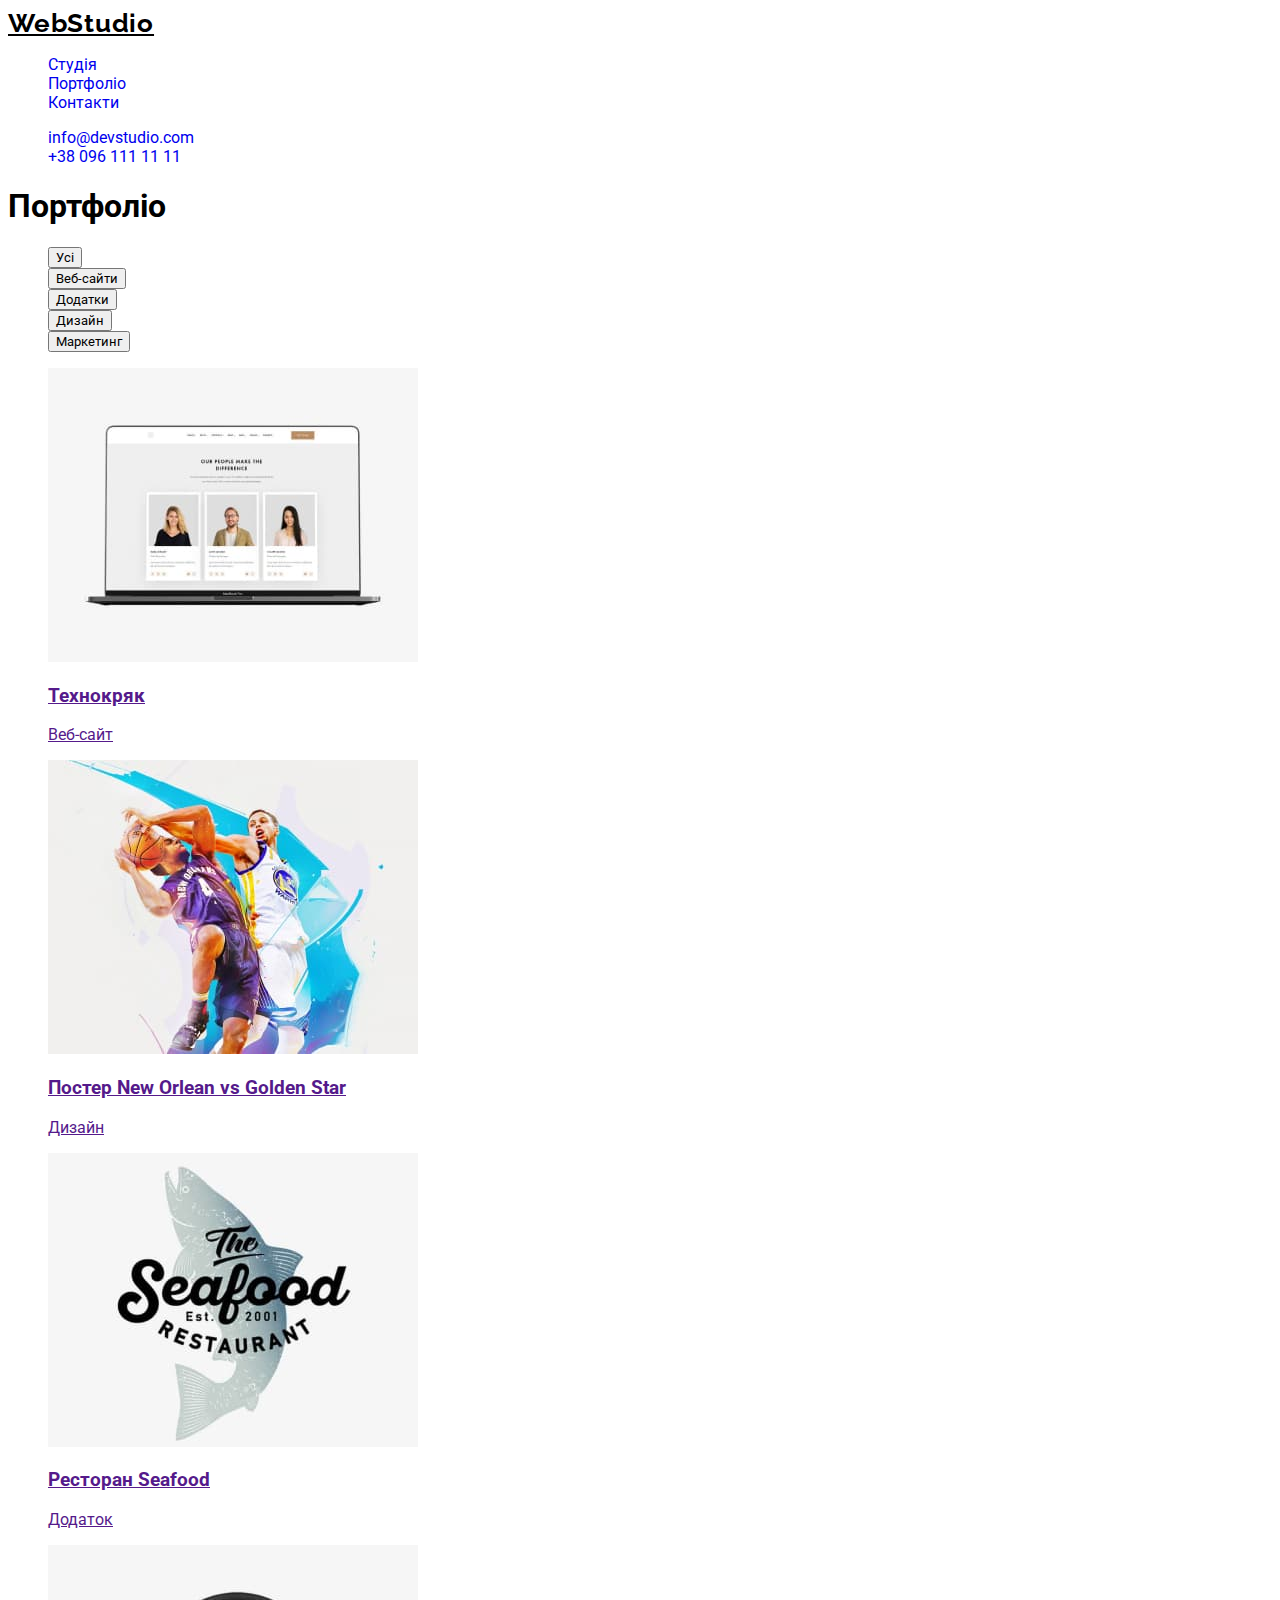
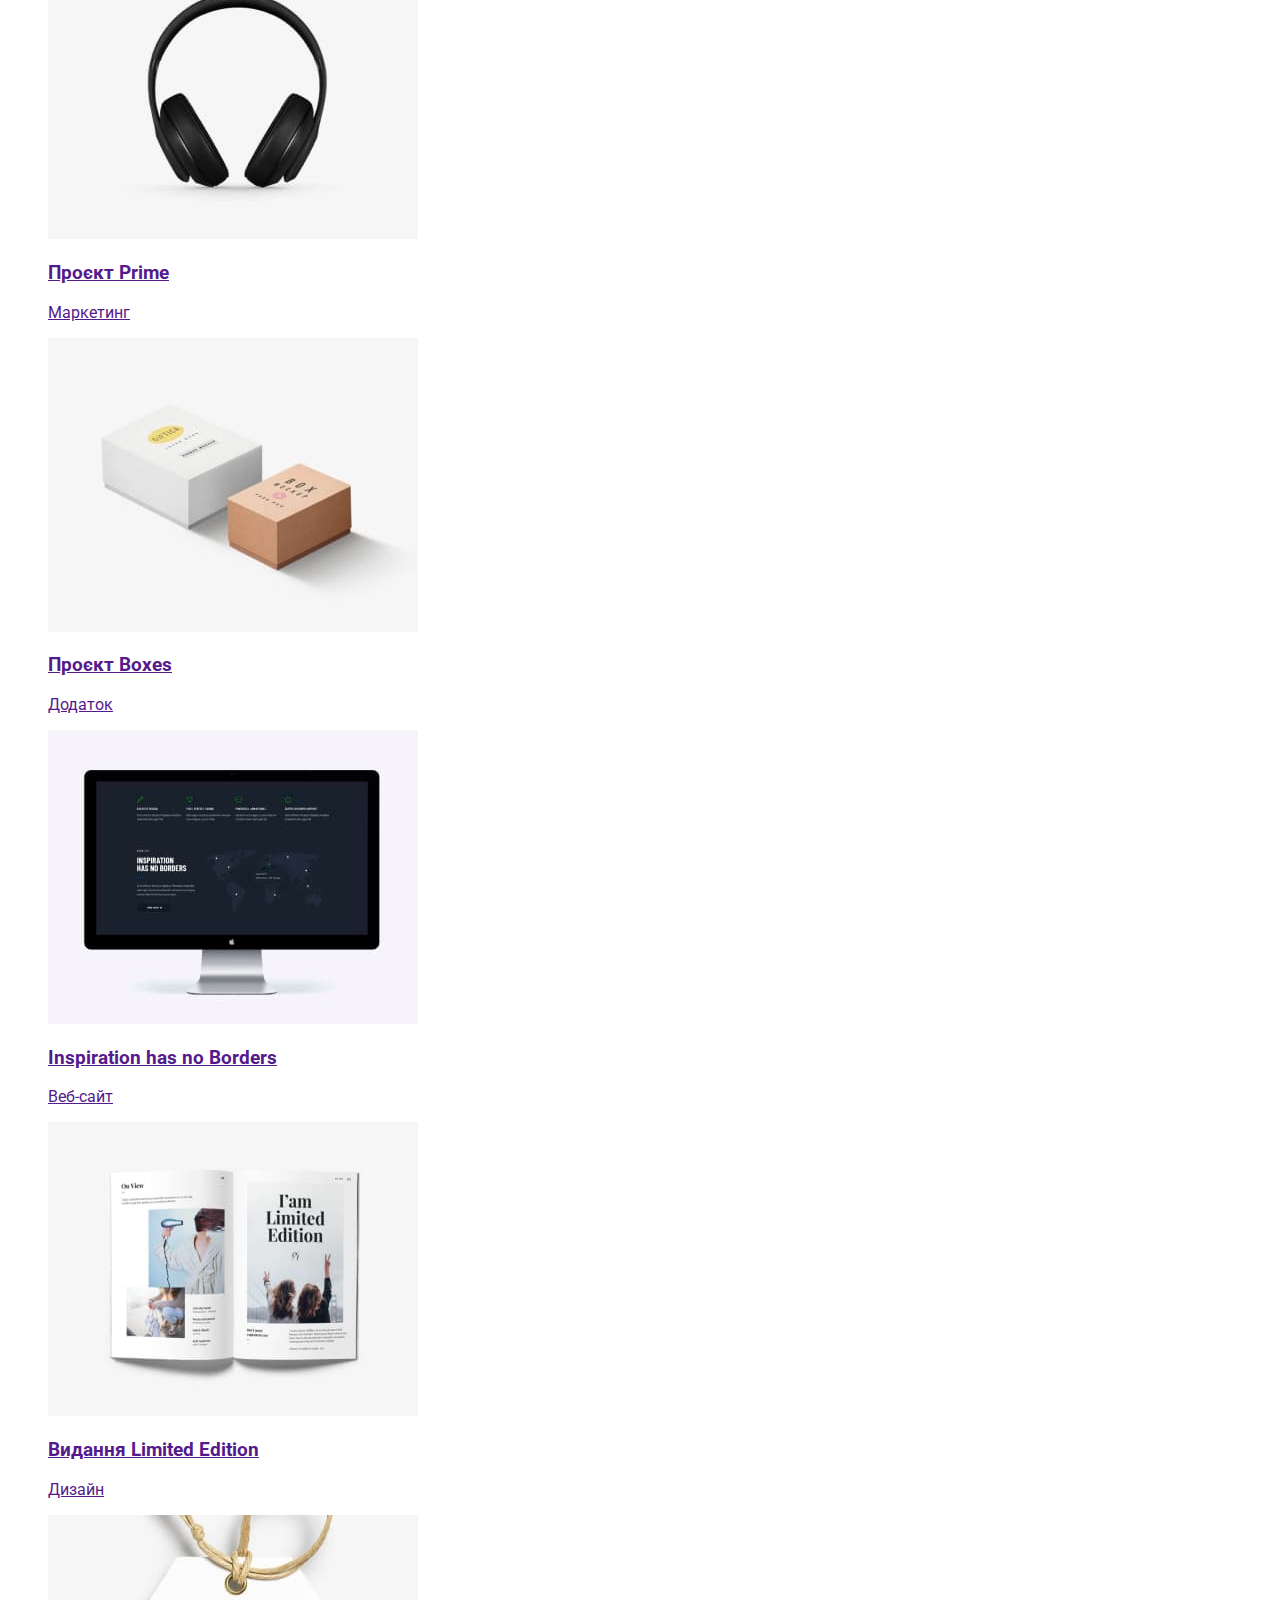
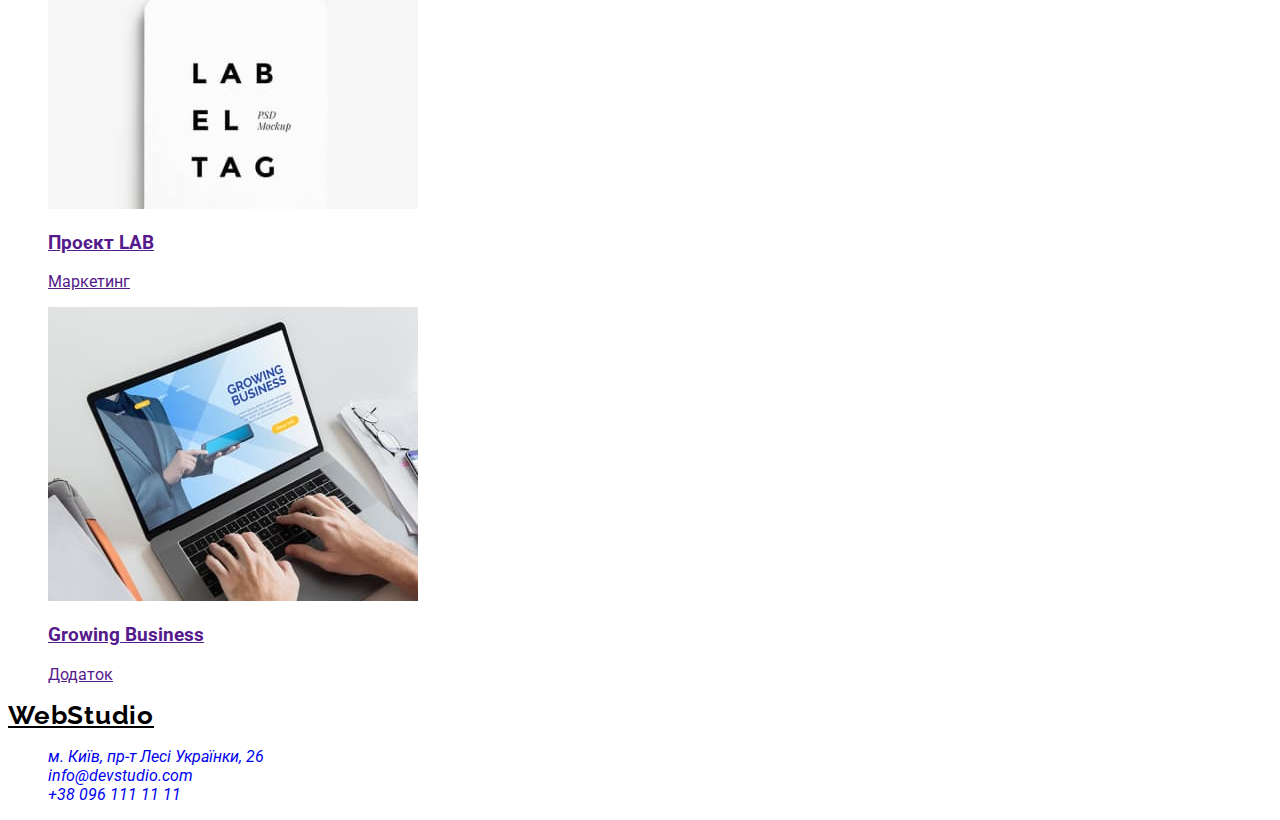
==== portfolio.html @ 5b32d4ad "Закончил ДЗ стилей для index" ====
<!DOCTYPE html>
<html lang="en">
  <head>
    <meta charset="UTF-8" />
    <meta http-equiv="X-UA-Compatible" content="IE=edge" />
    <meta name="viewport" content="width=device-width, initial-scale=1.0" />
    <title>Document</title>
    <link rel="preconnect" href="https://fonts.googleapis.com" />
    <link rel="preconnect" href="https://fonts.gstatic.com" crossorigin />
    <link
      href="https://fonts.googleapis.com/css2?family=Raleway:wght@700&family=Roboto:wght@400;500;700;900&display=swap"
      rel="stylesheet"
    />
    <link rel="stylesheet" href="./css/style.css" />
  </head>
  <body>
    <!--HEADER-->
    <header class="header-page">
      <a class="logo" href="./index.html">WebStudio</a>
      <nav>
        <ul class="list">
          <li><a class="link" href="./index.html">Студія</a></li>
          <li><a class="link" href="./portfolio.html">Портфоліо</a></li>
          <li><a class="link" href="#contacts">Контакти</a></li>
        </ul>
      </nav>
      <ul class="list">
        <li><a class="link" href="mailto:info@devstudio.com">info@devstudio.com</a></li>
        <li><a class="link" href="tel:+380961111111">+38 096 111 11 11</a></li>
      </ul>
    </header>
    <!--MAIN-->
    <main>
      <section>
        <h1>Портфоліо</h1>
        <ul class="list">
          <li><button type="button">Усі</button></li>
          <li><button type="button">Веб-сайти</button></li>
          <li><button type="button">Додатки</button></li>
          <li><button type="button">Дизайн</button></li>
          <li><button type="button">Маркетинг</button></li>
        </ul>
        <ul class="list">
          <li>
            <a href="">
              <img src="./images/1.jpg" alt="Відкритий веб сайт на пк" width="370" height="294" />
              <h3>Технокряк</h3>
              <p>Веб-сайт</p>
            </a>
          </li>
          <li>
            <a href="">
              <img
                src="./images/2.jpg"
                alt="Постер баскетбольної команди"
                width="370"
                height="294"
              />
              <h3>Постер New Orlean vs Golden Star</h3>
              <p>Дизайн</p>
            </a>
          </li>
          <li>
            <a href="">
              <img src="./images/3.jpg" alt="Постер ресторану" width="370" height="294" />
              <h3>Ресторан Seafood</h3>
              <p>Додаток</p>
            </a>
          </li>
          <li>
            <a href="">
              <img src="./images/4.jpg" alt="Наушники" width="370" height="294" />
              <h3>Проєкт Prime</h3>
              <p>Маркетинг</p>
            </a>
          </li>
          <li>
            <a href="">
              <img src="./images/5.jpg" alt="Дві коробки" width="370" height="294" />
              <h3>Проєкт Boxes</h3>
              <p>Додаток</p>
            </a>
          </li>
          <li>
            <a href="">
              <img
                src="./images/6.jpg"
                alt="Монітор з відкритим веб сайтом"
                width="370"
                height="294"
              />
              <h3>Inspiration has no Borders</h3>
              <p>Веб-сайт</p>
            </a>
          </li>
          <li>
            <a href="">
              <img src="./images/7.jpg" alt="Відкрита книга" width="370" height="294" />
              <h3>Видання Limited Edition</h3>
              <p>Дизайн</p>
            </a>
          </li>
          <li>
            <a href="">
              <img src="./images/8.jpg" alt="Лейба на нитці" width="370" height="294" />
              <h3>Проєкт LAB</h3>
              <p>Маркетинг</p>
            </a>
          </li>
          <li>
            <a href="">
              <img src="./images/9.jpg" alt="Людина працює за ноутбуком" width="370" height="294" />
              <h3>Growing Business</h3>
              <p>Додаток</p>
            </a>
          </li>
        </ul>
      </section>
    </main>
    <!--FOOTER-->

    <footer id="contacts">
      <a class="logo" href="./index.html">WebStudio</a>
      <address>
        <ul class="list">
          <li>
            <a
              class="link"
              href="https://goo.gl/maps/ukndWsPq22E3wPCn8"
              target="_blank"
              rel="noopener nofolow"
              >м. Київ, пр-т Лесі Українки, 26</a
            >
          </li>
          <li>
            <a class="link" href="mailto:info@devstudio.com">info@devstudio.com</a>
          </li>
          <li>
            <a class="link" href="tel:+380961111111">+38 096 111 11 11</a>
          </li>
        </ul>
      </address>
    </footer>
  </body>
</html>
---- css/style.css ----
:root {
    --accent-color:#2196F3;
    --primary-font:'Roboto', sans-serif;
    --bg-color: #2F303A;
}

.link {
    text-decoration: none;

    
}
.list {
    list-style: none;
}
button {
    cursor: pointer;
    font-family: inherit;
}

body {
    font-family: var(--primary-font)
}
/* HEADER*/

.logo {
    font-family: 'Raleway',sans-serif;
font-weight: 700;
font-size: 26px;
line-height: 1.19;
letter-spacing: 0.03em;

color: #000000;
}

.part-logo {
    color:var(--accent-color)
}
.menu-link {

font-weight: 500;
font-size: 14px;
line-height: 1.14;
letter-spacing: 0.02em;
color: #212121
}

.menu-link:hover,
.menu-link:focus {
    color: var(--accent-color)
}

.mail,
.phone {
  font-weight: 500;
font-size: 14px;
line-height: 1.14;
letter-spacing: 0.02em;
color: #757575;
}

.mail:hover, .mail:focus,
.phone:hover, .phone:focus {
    color: var(--accent-color)
}

/* MAIN*/
/*---SECTION 1------*/
.business-solutions {
    background-color:var(--bg-color);
}
.business-solutions-one {
 
font-weight: 900;
font-size: 44px;
line-height: 1.36;
text-align: center;
letter-spacing: 0.06em;
text-transform: uppercase;
color: #FFFFFF;
}

.btn-form {

font-weight: 700;
font-size: 16px;
line-height: 1.88;
display: flex;
align-items: center;
text-align: center;
letter-spacing: 0.06em;

color: #FFFFFF;
background-color: #188CE8;
}

.btn-form:hover, .btn-form:focus {
    color: var(--accent-color)
}

/*-----SECTION 2-------*/
.advantage {
 
font-weight: 700;
font-size: 14px;
line-height: 1.14;
letter-spacing: 0.03em;
text-transform: uppercase;
color: #212121;
}
.about-advantage {
 
font-weight: 400;
font-size: 14px;
line-height: 1.71;
letter-spacing: 0.03em;

color: #757575;
}

/*----SECTION 3--------*/
.work {
   
font-weight: 700;
font-size: 36px;
line-height: 1.17;
text-align: center;
letter-spacing: 0.03em;
color: #212121;
}
/* -----SECTION 4 ------*/
.our-team {
 
font-weight: 700;
font-size: 36px;
line-height: 1.17;
text-align: center;
letter-spacing: 0.03em;

color: #212121;
}
.team-members {
  
font-weight: 500;
font-size: 16px;
line-height: 1.19;
text-align: center;
letter-spacing: 0.03em;

color: #212121;
}
.team-professions {
 
font-weight: 400;
font-size: 16px;
line-height: 1.19;
text-align: center;
letter-spacing: 0.03em;

color: #757575;
}

/*-----FOOTER-----*/

.part-logo-w {
    color: #FFFFFF;
}
.our-location {
 
font-weight: 400;
font-size: 14px;
line-height: 1.71;
letter-spacing: 0.03em;

color: #FFFFFF;
}

.our-contacts {
 
font-weight: 400;
font-size: 14px;
line-height: 1.71;
letter-spacing: 0.03em;

color: rgba(255, 255, 255, 0.6);
}


.page-bottom {
    background-color:var(--bg-color)
}
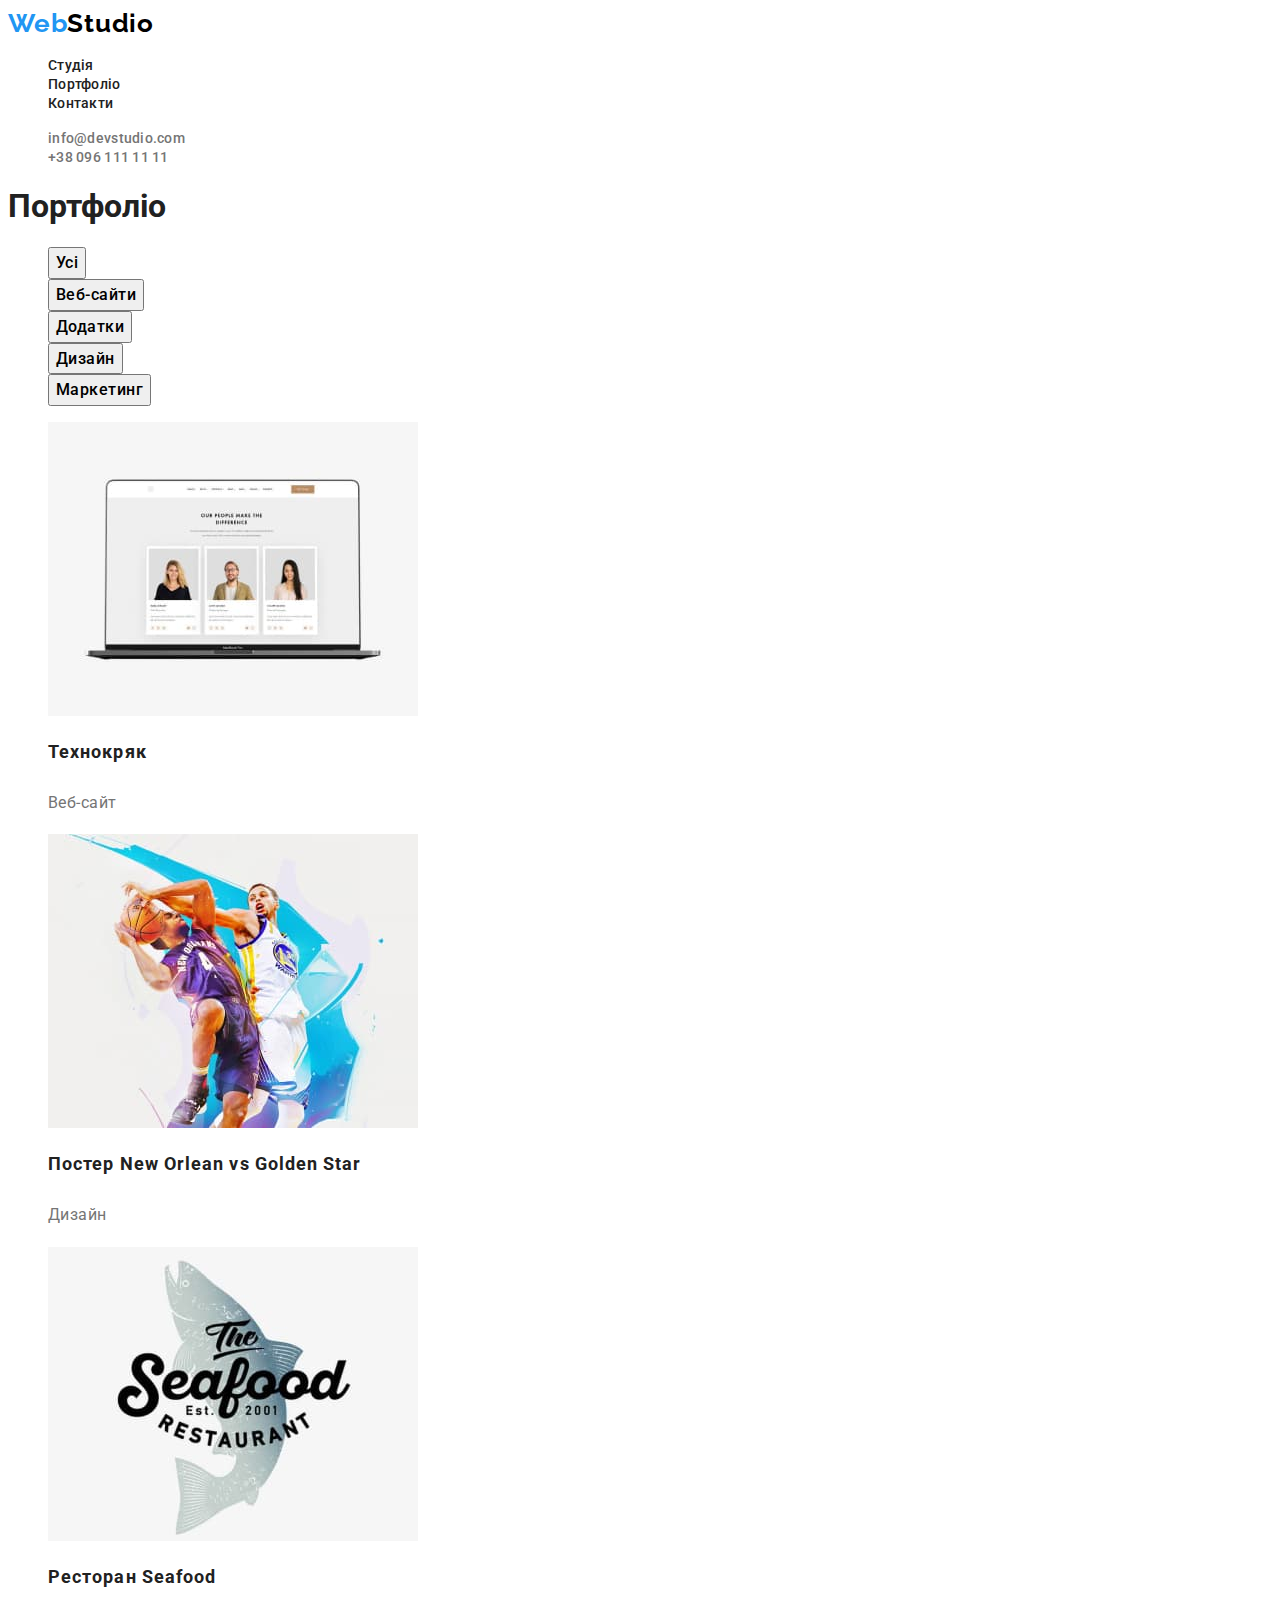
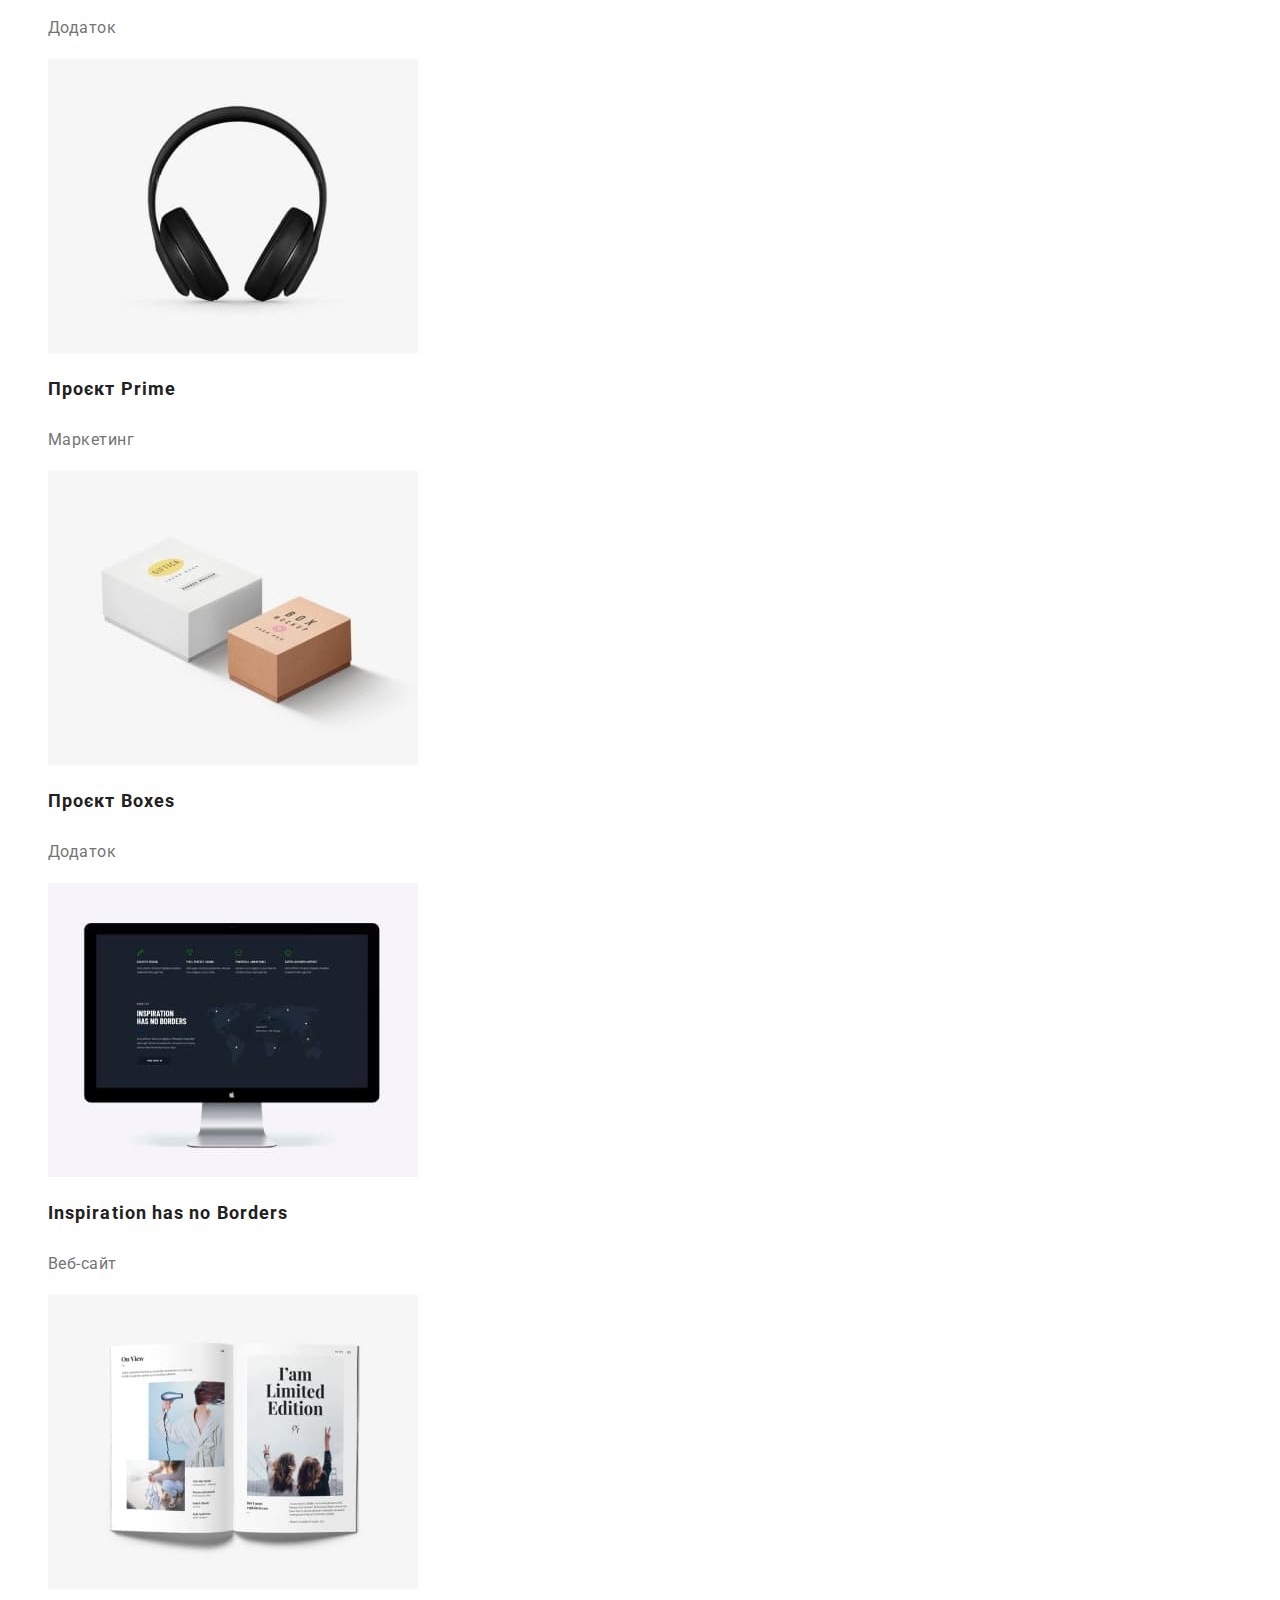
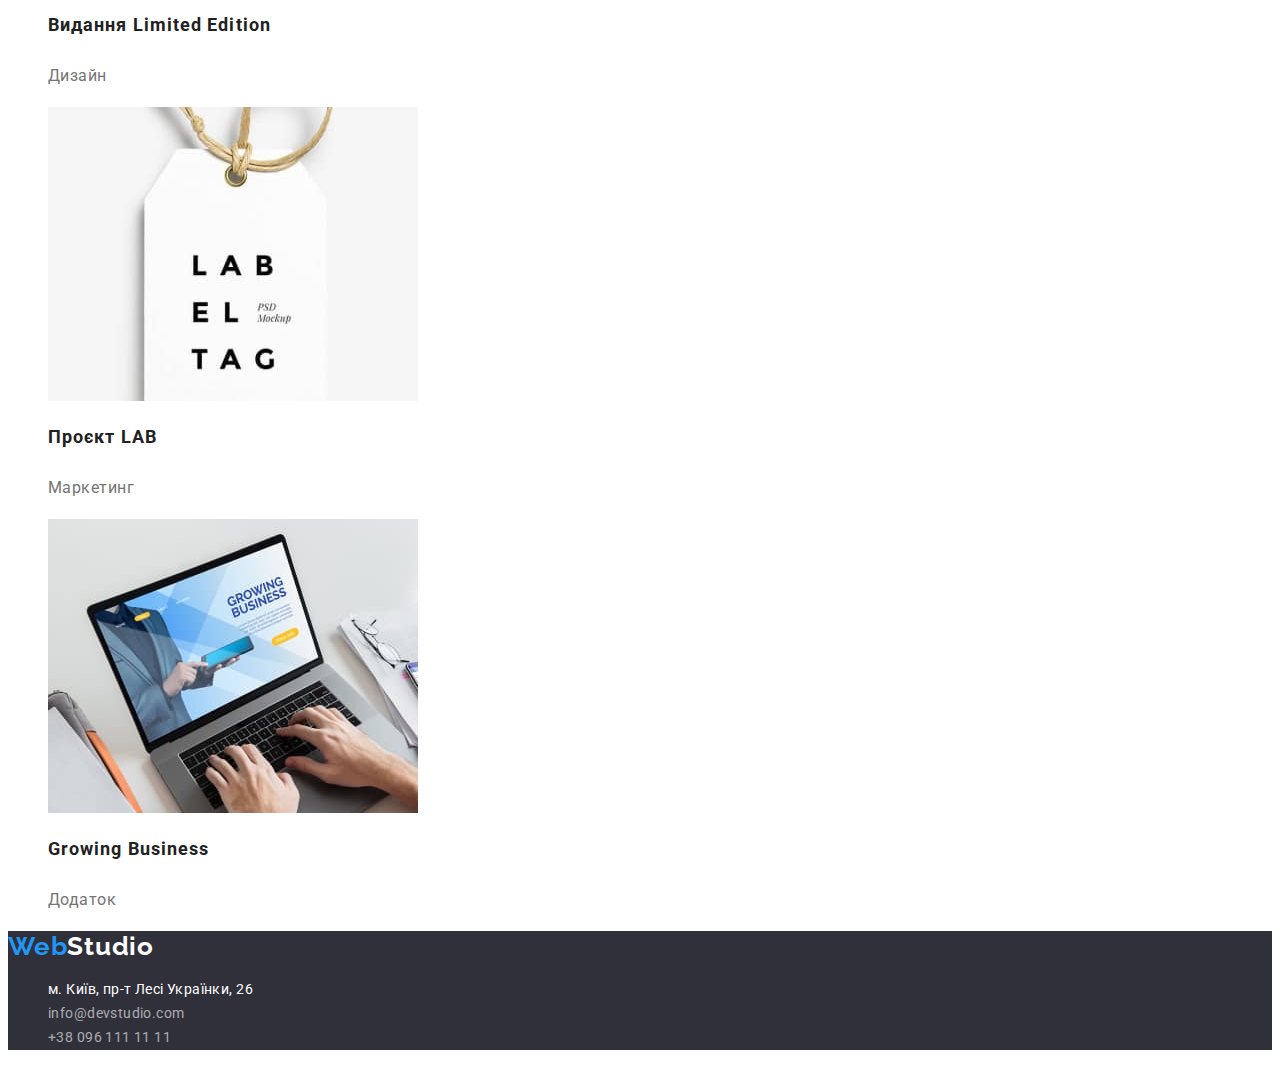
==== commit 328ec86c: "Finished HW2" ====
--- a/portfolio.html
+++ b/portfolio.html
@@ -1,5 +1,5 @@
 <!DOCTYPE html>
-<html lang="en">
+<html lang="uk">
   <head>
     <meta charset="UTF-8" />
     <meta http-equiv="X-UA-Compatible" content="IE=edge" />
@@ -16,102 +16,106 @@
   <body>
     <!--HEADER-->
     <header class="header-page">
-      <a class="logo" href="./index.html">WebStudio</a>
-      <nav>
-        <ul class="list">
-          <li><a class="link" href="./index.html">Студія</a></li>
-          <li><a class="link" href="./portfolio.html">Портфоліо</a></li>
-          <li><a class="link" href="#contacts">Контакти</a></li>
+      <a class="logo link" href="./index.html"><span class="part-logo">Web</span>Studio</a>
+      <nav class="page-nav">
+        <ul class="menu list">
+          <li class="menu-item"><a class="menu-link link" href="./index.html">Студія</a></li>
+          <li class="menu-item"><a class="menu-link link" href="./portfolio.html">Портфоліо</a></li>
+          <li class="menu-item"><a class="menu-link link" href="#contacts">Контакти</a></li>
         </ul>
       </nav>
-      <ul class="list">
-        <li><a class="link" href="mailto:info@devstudio.com">info@devstudio.com</a></li>
-        <li><a class="link" href="tel:+380961111111">+38 096 111 11 11</a></li>
+      <ul class="contacts list">
+        <li class="mail-contact">
+          <a class="mail link" href="mailto:info@devstudio.com">info@devstudio.com</a>
+        </li>
+        <li class="phone-contact">
+          <a class="phone link" href="tel:+380961111111">+38 096 111 11 11</a>
+        </li>
       </ul>
     </header>
     <!--MAIN-->
     <main>
-      <section>
+      <section class="portfolio">
         <h1>Портфоліо</h1>
         <ul class="list">
-          <li><button type="button">Усі</button></li>
-          <li><button type="button">Веб-сайти</button></li>
-          <li><button type="button">Додатки</button></li>
-          <li><button type="button">Дизайн</button></li>
-          <li><button type="button">Маркетинг</button></li>
+          <li><button class="btn-filter" type="button">Усі</button></li>
+          <li><button class="btn-filter" type="button">Веб-сайти</button></li>
+          <li><button class="btn-filter" type="button">Додатки</button></li>
+          <li><button class="btn-filter" type="button">Дизайн</button></li>
+          <li><button class="btn-filter" type="button">Маркетинг</button></li>
         </ul>
         <ul class="list">
           <li>
-            <a href="">
+            <a class="link" href="">
               <img src="./images/1.jpg" alt="Відкритий веб сайт на пк" width="370" height="294" />
-              <h3>Технокряк</h3>
-              <p>Веб-сайт</p>
+              <h3 class="picture-captions">Технокряк</h3>
+              <p class="kind-pic">Веб-сайт</p>
             </a>
           </li>
           <li>
-            <a href="">
+            <a class="link" href="">
               <img
                 src="./images/2.jpg"
                 alt="Постер баскетбольної команди"
                 width="370"
                 height="294"
               />
-              <h3>Постер New Orlean vs Golden Star</h3>
-              <p>Дизайн</p>
+              <h3 class="picture-captions">Постер New Orlean vs Golden Star</h3>
+              <p class="kind-pic">Дизайн</p>
             </a>
           </li>
           <li>
-            <a href="">
+            <a class="link" href="">
               <img src="./images/3.jpg" alt="Постер ресторану" width="370" height="294" />
-              <h3>Ресторан Seafood</h3>
-              <p>Додаток</p>
+              <h3 class="picture-captions">Ресторан Seafood</h3>
+              <p class="kind-pic">Додаток</p>
             </a>
           </li>
           <li>
-            <a href="">
+            <a class="link" href="">
               <img src="./images/4.jpg" alt="Наушники" width="370" height="294" />
-              <h3>Проєкт Prime</h3>
-              <p>Маркетинг</p>
+              <h3 class="picture-captions">Проєкт Prime</h3>
+              <p class="kind-pic">Маркетинг</p>
             </a>
           </li>
           <li>
-            <a href="">
+            <a class="link" href="">
               <img src="./images/5.jpg" alt="Дві коробки" width="370" height="294" />
-              <h3>Проєкт Boxes</h3>
-              <p>Додаток</p>
+              <h3 class="picture-captions">Проєкт Boxes</h3>
+              <p class="kind-pic">Додаток</p>
             </a>
           </li>
           <li>
-            <a href="">
+            <a class="link" href="">
               <img
                 src="./images/6.jpg"
                 alt="Монітор з відкритим веб сайтом"
                 width="370"
                 height="294"
               />
-              <h3>Inspiration has no Borders</h3>
-              <p>Веб-сайт</p>
+              <h3 class="picture-captions">Inspiration has no Borders</h3>
+              <p class="kind-pic">Веб-сайт</p>
             </a>
           </li>
           <li>
-            <a href="">
+            <a class="link" href="">
               <img src="./images/7.jpg" alt="Відкрита книга" width="370" height="294" />
-              <h3>Видання Limited Edition</h3>
-              <p>Дизайн</p>
+              <h3 class="picture-captions">Видання Limited Edition</h3>
+              <p class="kind-pic">Дизайн</p>
             </a>
           </li>
           <li>
-            <a href="">
+            <a class="link" href="">
               <img src="./images/8.jpg" alt="Лейба на нитці" width="370" height="294" />
-              <h3>Проєкт LAB</h3>
-              <p>Маркетинг</p>
+              <h3 class="picture-captions">Проєкт LAB</h3>
+              <p class="kind-pic">Маркетинг</p>
             </a>
           </li>
           <li>
-            <a href="">
+            <a class="link" href="">
               <img src="./images/9.jpg" alt="Людина працює за ноутбуком" width="370" height="294" />
-              <h3>Growing Business</h3>
-              <p>Додаток</p>
+              <h3 class="picture-captions">Growing Business</h3>
+              <p class="kind-pic">Додаток</p>
             </a>
           </li>
         </ul>
@@ -119,13 +123,15 @@
     </main>
     <!--FOOTER-->
 
-    <footer id="contacts">
-      <a class="logo" href="./index.html">WebStudio</a>
-      <address>
+    <footer class="page-bottom" id="contacts">
+      <a class="logo link" href="./index.html"
+        ><span class="part-logo">Web</span><span class="part-logo-w">Studio</span></a
+      >
+      <address class="our-adress">
         <ul class="list">
           <li>
             <a
-              class="link"
+              class="link our-location"
               href="https://goo.gl/maps/ukndWsPq22E3wPCn8"
               target="_blank"
               rel="noopener nofolow"
@@ -133,10 +139,10 @@
             >
           </li>
           <li>
-            <a class="link" href="mailto:info@devstudio.com">info@devstudio.com</a>
+            <a class="link our-contacts" href="mailto:info@devstudio.com">info@devstudio.com</a>
           </li>
           <li>
-            <a class="link" href="tel:+380961111111">+38 096 111 11 11</a>
+            <a class="link our-contacts" href="tel:+380961111111">+38 096 111 11 11</a>
           </li>
         </ul>
       </address>
--- a/css/style.css
+++ b/css/style.css
@@ -2,23 +2,30 @@
     --accent-color:#2196F3;
     --primary-font:'Roboto', sans-serif;
     --bg-color: #2F303A;
+    --primary-text-color: #212121;
+}
+
+img {
+    display: block;
 }
 
 .link {
     text-decoration: none;
-
-    
+  
 }
 .list {
     list-style: none;
 }
+
 button {
     cursor: pointer;
     font-family: inherit;
 }
 
 body {
+    color: var(--primary-text-color);
     font-family: var(--primary-font)
+  
 }
 /* HEADER*/
 
@@ -28,20 +35,19 @@
 font-size: 26px;
 line-height: 1.19;
 letter-spacing: 0.03em;
-
 color: #000000;
 }
 
 .part-logo {
     color:var(--accent-color)
 }
+
 .menu-link {
-
 font-weight: 500;
 font-size: 14px;
 line-height: 1.14;
 letter-spacing: 0.02em;
-color: #212121
+color: #212121;
 }
 
 .menu-link:hover,
@@ -80,7 +86,6 @@
 }
 
 .btn-form {
-
 font-weight: 700;
 font-size: 16px;
 line-height: 1.88;
@@ -88,7 +93,6 @@
 align-items: center;
 text-align: center;
 letter-spacing: 0.06em;
-
 color: #FFFFFF;
 background-color: #188CE8;
 }
@@ -98,64 +102,52 @@
 }
 
 /*-----SECTION 2-------*/
-.advantage {
- 
+.advantage { 
 font-weight: 700;
 font-size: 14px;
 line-height: 1.14;
 letter-spacing: 0.03em;
 text-transform: uppercase;
-color: #212121;
-}
-.about-advantage {
- 
+
+}
+.about-advantage { 
 font-weight: 400;
 font-size: 14px;
 line-height: 1.71;
 letter-spacing: 0.03em;
-
 color: #757575;
 }
 
 /*----SECTION 3--------*/
-.work {
-   
+.work {   
 font-weight: 700;
 font-size: 36px;
 line-height: 1.17;
 text-align: center;
 letter-spacing: 0.03em;
-color: #212121;
 }
 /* -----SECTION 4 ------*/
-.our-team {
- 
+.our-team { 
 font-weight: 700;
 font-size: 36px;
 line-height: 1.17;
 text-align: center;
 letter-spacing: 0.03em;
-
-color: #212121;
-}
-.team-members {
-  
+}
+.team-members {  
 font-weight: 500;
 font-size: 16px;
 line-height: 1.19;
 text-align: center;
 letter-spacing: 0.03em;
-
-color: #212121;
-}
-.team-professions {
- 
+}
+
+.team-professions { 
 font-weight: 400;
 font-size: 16px;
 line-height: 1.19;
 text-align: center;
 letter-spacing: 0.03em;
-
 color: #757575;
 }
 
@@ -165,26 +157,58 @@
     color: #FFFFFF;
 }
 .our-location {
- 
+font-style: normal; 
 font-weight: 400;
 font-size: 14px;
 line-height: 1.71;
 letter-spacing: 0.03em;
-
 color: #FFFFFF;
 }
 
 .our-contacts {
- 
+   font-style: normal;
 font-weight: 400;
 font-size: 14px;
 line-height: 1.71;
 letter-spacing: 0.03em;
-
 color: rgba(255, 255, 255, 0.6);
 }
 
+.our-location:hover, .our-location:focus,
+.our-contacts:hover, .our-contacts:focus {
+    color:var(--accent-color);
+}
 
 .page-bottom {
     background-color:var(--bg-color)
+}
+
+/*----PORTFOLIO-------*/
+
+/*----MAIN-------*/
+.btn-filter {
+font-weight: 500;
+font-size: 16px;
+line-height: 1.62;
+text-align: center;
+letter-spacing: 0.03em;
+}
+
+.btn-filter:hover, .btn-filter:focus {
+    color:var(--accent-color);
+}
+
+.picture-captions { 
+font-weight: 700;
+font-size: 18px;
+line-height: 2.0;
+letter-spacing: 0.06em;
+color: #212121;
+}
+
+.kind-pic {
+font-size: 16px;
+line-height: 1.88;
+letter-spacing: 0.03em;
+color: #757575;
 }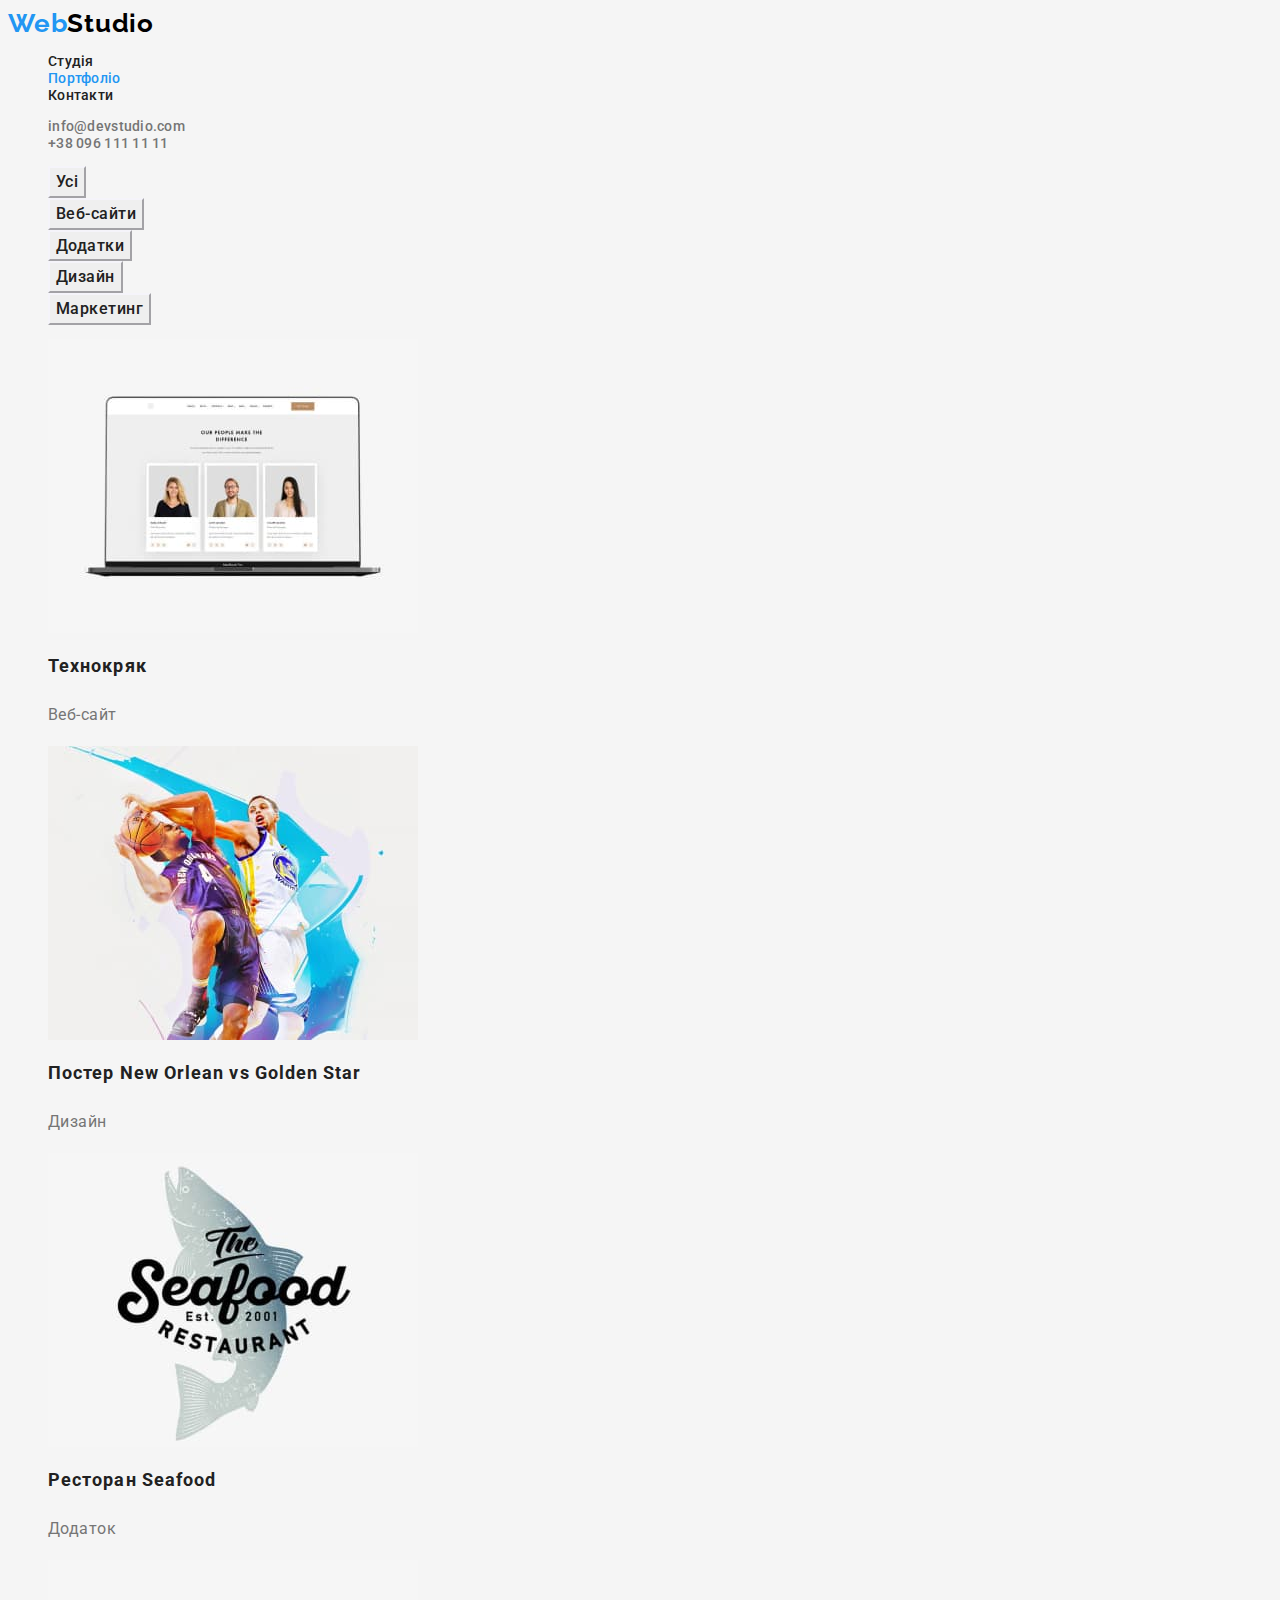
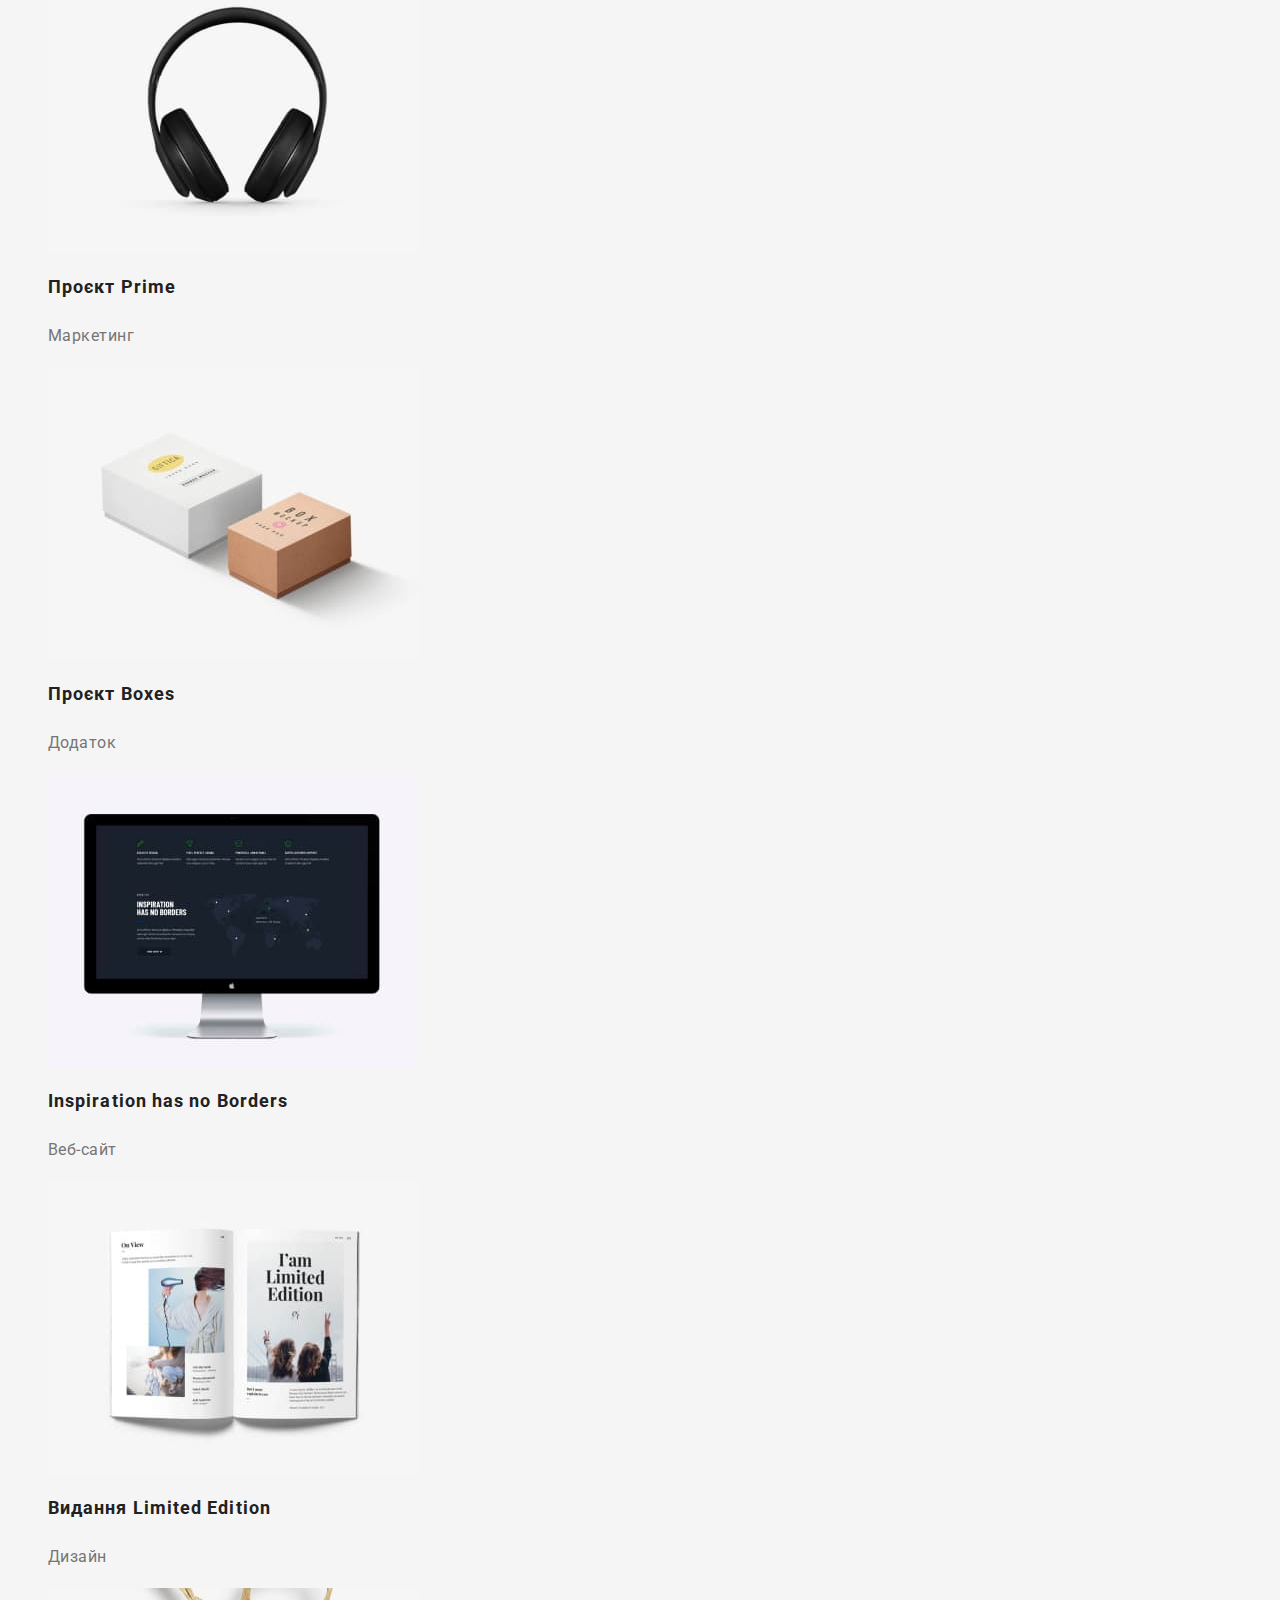
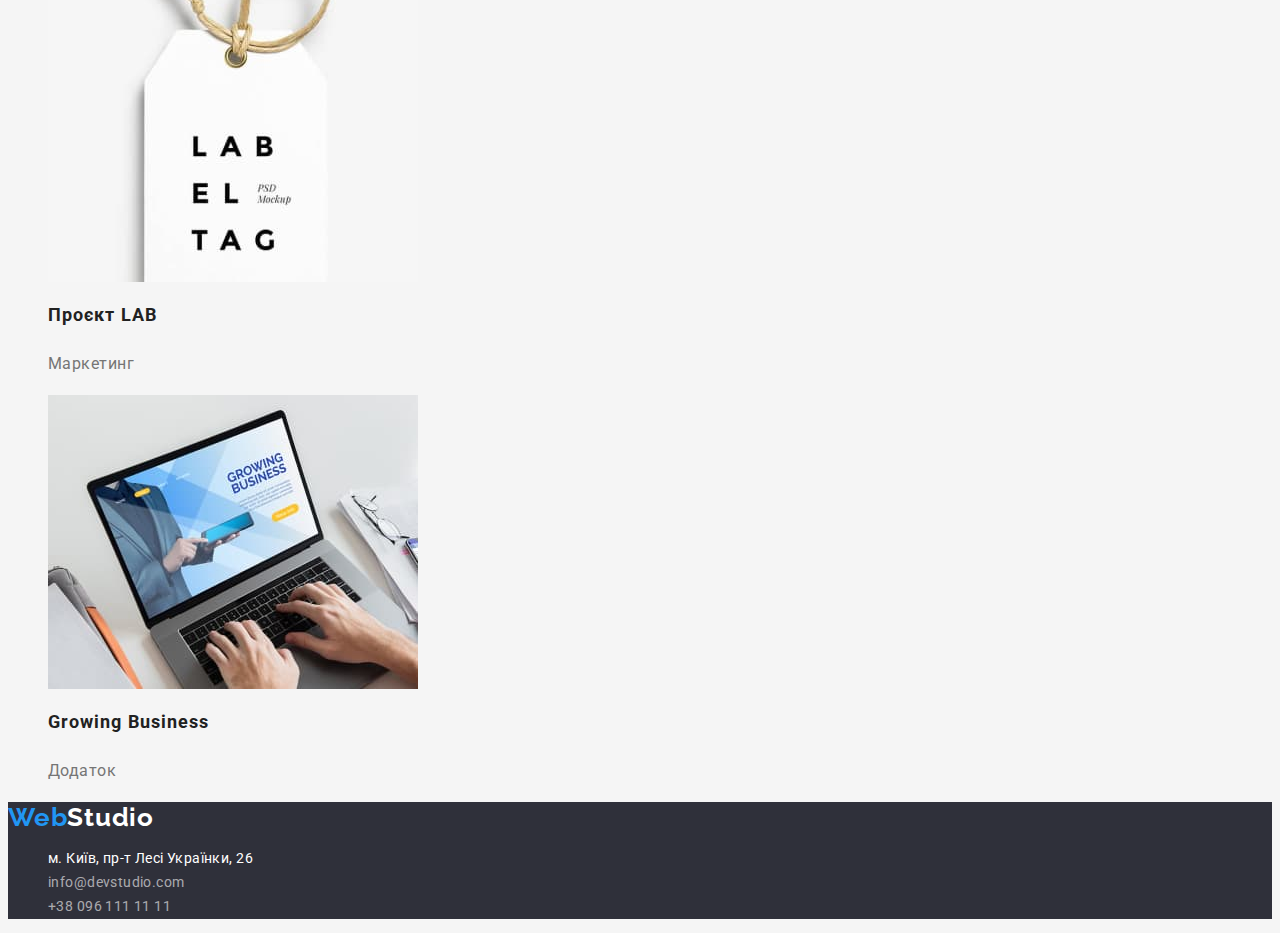
==== commit 0d58d7d1: "made comments of the mentor" ====
--- a/portfolio.html
+++ b/portfolio.html
@@ -20,7 +20,9 @@
       <nav class="page-nav">
         <ul class="menu list">
           <li class="menu-item"><a class="menu-link link" href="./index.html">Студія</a></li>
-          <li class="menu-item"><a class="menu-link link" href="./portfolio.html">Портфоліо</a></li>
+          <li class="menu-item">
+            <a class="menu-link link current" href="./portfolio.html">Портфоліо</a>
+          </li>
           <li class="menu-item"><a class="menu-link link" href="#contacts">Контакти</a></li>
         </ul>
       </nav>
@@ -36,7 +38,7 @@
     <!--MAIN-->
     <main>
       <section class="portfolio">
-        <h1>Портфоліо</h1>
+        <h1 class="visually-hidden">Портфоліо</h1>
         <ul class="list">
           <li><button class="btn-filter" type="button">Усі</button></li>
           <li><button class="btn-filter" type="button">Веб-сайти</button></li>
@@ -48,7 +50,7 @@
           <li>
             <a class="link" href="">
               <img src="./images/1.jpg" alt="Відкритий веб сайт на пк" width="370" height="294" />
-              <h3 class="picture-captions">Технокряк</h3>
+              <h2 class="picture-captions">Технокряк</h3>
               <p class="kind-pic">Веб-сайт</p>
             </a>
           </li>
@@ -60,28 +62,28 @@
                 width="370"
                 height="294"
               />
-              <h3 class="picture-captions">Постер New Orlean vs Golden Star</h3>
+              <h2 class="picture-captions">Постер New Orlean vs Golden Star</h3>
               <p class="kind-pic">Дизайн</p>
             </a>
           </li>
           <li>
             <a class="link" href="">
               <img src="./images/3.jpg" alt="Постер ресторану" width="370" height="294" />
-              <h3 class="picture-captions">Ресторан Seafood</h3>
+              <h2 class="picture-captions">Ресторан Seafood</h3>
               <p class="kind-pic">Додаток</p>
             </a>
           </li>
           <li>
             <a class="link" href="">
               <img src="./images/4.jpg" alt="Наушники" width="370" height="294" />
-              <h3 class="picture-captions">Проєкт Prime</h3>
+              <h2 class="picture-captions">Проєкт Prime</h3>
               <p class="kind-pic">Маркетинг</p>
             </a>
           </li>
           <li>
             <a class="link" href="">
               <img src="./images/5.jpg" alt="Дві коробки" width="370" height="294" />
-              <h3 class="picture-captions">Проєкт Boxes</h3>
+              <h2 class="picture-captions">Проєкт Boxes</h3>
               <p class="kind-pic">Додаток</p>
             </a>
           </li>
@@ -93,28 +95,28 @@
                 width="370"
                 height="294"
               />
-              <h3 class="picture-captions">Inspiration has no Borders</h3>
+              <h2 class="picture-captions">Inspiration has no Borders</h3>
               <p class="kind-pic">Веб-сайт</p>
             </a>
           </li>
           <li>
             <a class="link" href="">
               <img src="./images/7.jpg" alt="Відкрита книга" width="370" height="294" />
-              <h3 class="picture-captions">Видання Limited Edition</h3>
+              <h2 class="picture-captions">Видання Limited Edition</h3>
               <p class="kind-pic">Дизайн</p>
             </a>
           </li>
           <li>
             <a class="link" href="">
               <img src="./images/8.jpg" alt="Лейба на нитці" width="370" height="294" />
-              <h3 class="picture-captions">Проєкт LAB</h3>
+              <h2 class="picture-captions">Проєкт LAB</h3>
               <p class="kind-pic">Маркетинг</p>
             </a>
           </li>
           <li>
             <a class="link" href="">
               <img src="./images/9.jpg" alt="Людина працює за ноутбуком" width="370" height="294" />
-              <h3 class="picture-captions">Growing Business</h3>
+              <h2 class="picture-captions">Growing Business</h3>
               <p class="kind-pic">Додаток</p>
             </a>
           </li>
--- a/css/style.css
+++ b/css/style.css
@@ -1,9 +1,19 @@
 :root {
+    
     --accent-color:#2196F3;
     --primary-font:'Roboto', sans-serif;
     --bg-color: #2F303A;
+    --bg-color-two: #F5F5F5;
     --primary-text-color: #212121;
-}
+    --second-text-color: #757575;
+    --third-text-color:#FFFFFF;
+    --fourth-text-color: #F5F4FA;
+    
+    
+}
+
+
+
 
 img {
     display: block;
@@ -23,9 +33,25 @@
 }
 
 body {
+    
+    font-size: 14px;
+    letter-spacing: 0.03;
+    background-color: var(--bg-color-two);
     color: var(--primary-text-color);
     font-family: var(--primary-font)
-  
+     
+}
+.visually-hidden {
+    position: absolute;
+    width: 1px;
+    height: 1px;
+    margin: -1px;
+    border: 0;
+    padding: 0;
+    white-space: nowrap;
+    clip-path: inset(100%);
+    clip: rect(0 0 0 0);
+    overflow: hidden;
 }
 /* HEADER*/
 
@@ -47,21 +73,26 @@
 font-size: 14px;
 line-height: 1.14;
 letter-spacing: 0.02em;
-color: #212121;
-}
+color: var(--primary-text-color);
+}
+
 
 .menu-link:hover,
 .menu-link:focus {
     color: var(--accent-color)
 }
 
+.current {
+    color: var(--accent-color);
+}
+
 .mail,
 .phone {
   font-weight: 500;
 font-size: 14px;
 line-height: 1.14;
 letter-spacing: 0.02em;
-color: #757575;
+color:var(--second-text-color);
 }
 
 .mail:hover, .mail:focus,
@@ -82,7 +113,7 @@
 text-align: center;
 letter-spacing: 0.06em;
 text-transform: uppercase;
-color: #FFFFFF;
+color:var(--third-text-color);
 }
 
 .btn-form {
@@ -93,12 +124,12 @@
 align-items: center;
 text-align: center;
 letter-spacing: 0.06em;
-color: #FFFFFF;
+color:var(--third-text-color);
 background-color: #188CE8;
 }
 
 .btn-form:hover, .btn-form:focus {
-    color: var(--accent-color)
+   background-color: var(--accent-color)
 }
 
 /*-----SECTION 2-------*/
@@ -115,7 +146,7 @@
 font-size: 14px;
 line-height: 1.71;
 letter-spacing: 0.03em;
-color: #757575;
+color:var(--second-text-color);
 }
 
 /*----SECTION 3--------*/
@@ -127,6 +158,10 @@
 letter-spacing: 0.03em;
 }
 /* -----SECTION 4 ------*/
+
+.team {
+    background-color:var(--fourth-text-color);
+}
 .our-team { 
 font-weight: 700;
 font-size: 36px;
@@ -148,13 +183,13 @@
 line-height: 1.19;
 text-align: center;
 letter-spacing: 0.03em;
-color: #757575;
+color:var(--second-text-color);
 }
 
 /*-----FOOTER-----*/
 
 .part-logo-w {
-    color: #FFFFFF;
+    color:var(--third-text-color);
 }
 .our-location {
 font-style: normal; 
@@ -162,7 +197,7 @@
 font-size: 14px;
 line-height: 1.71;
 letter-spacing: 0.03em;
-color: #FFFFFF;
+color:var(--third-text-color);
 }
 
 .our-contacts {
@@ -192,10 +227,15 @@
 line-height: 1.62;
 text-align: center;
 letter-spacing: 0.03em;
+color: var(--primary-text-color);
+border-color:var(--fourth-text-color);
 }
 
 .btn-filter:hover, .btn-filter:focus {
-    color:var(--accent-color);
+
+  background-color:var(--accent-color);
+  color:var(--third-text-color);
+
 }
 
 .picture-captions { 
@@ -203,12 +243,12 @@
 font-size: 18px;
 line-height: 2.0;
 letter-spacing: 0.06em;
-color: #212121;
+color:var(--primary-text-color);
 }
 
 .kind-pic {
 font-size: 16px;
 line-height: 1.88;
 letter-spacing: 0.03em;
-color: #757575;
+color: var(--second-text-color);
 }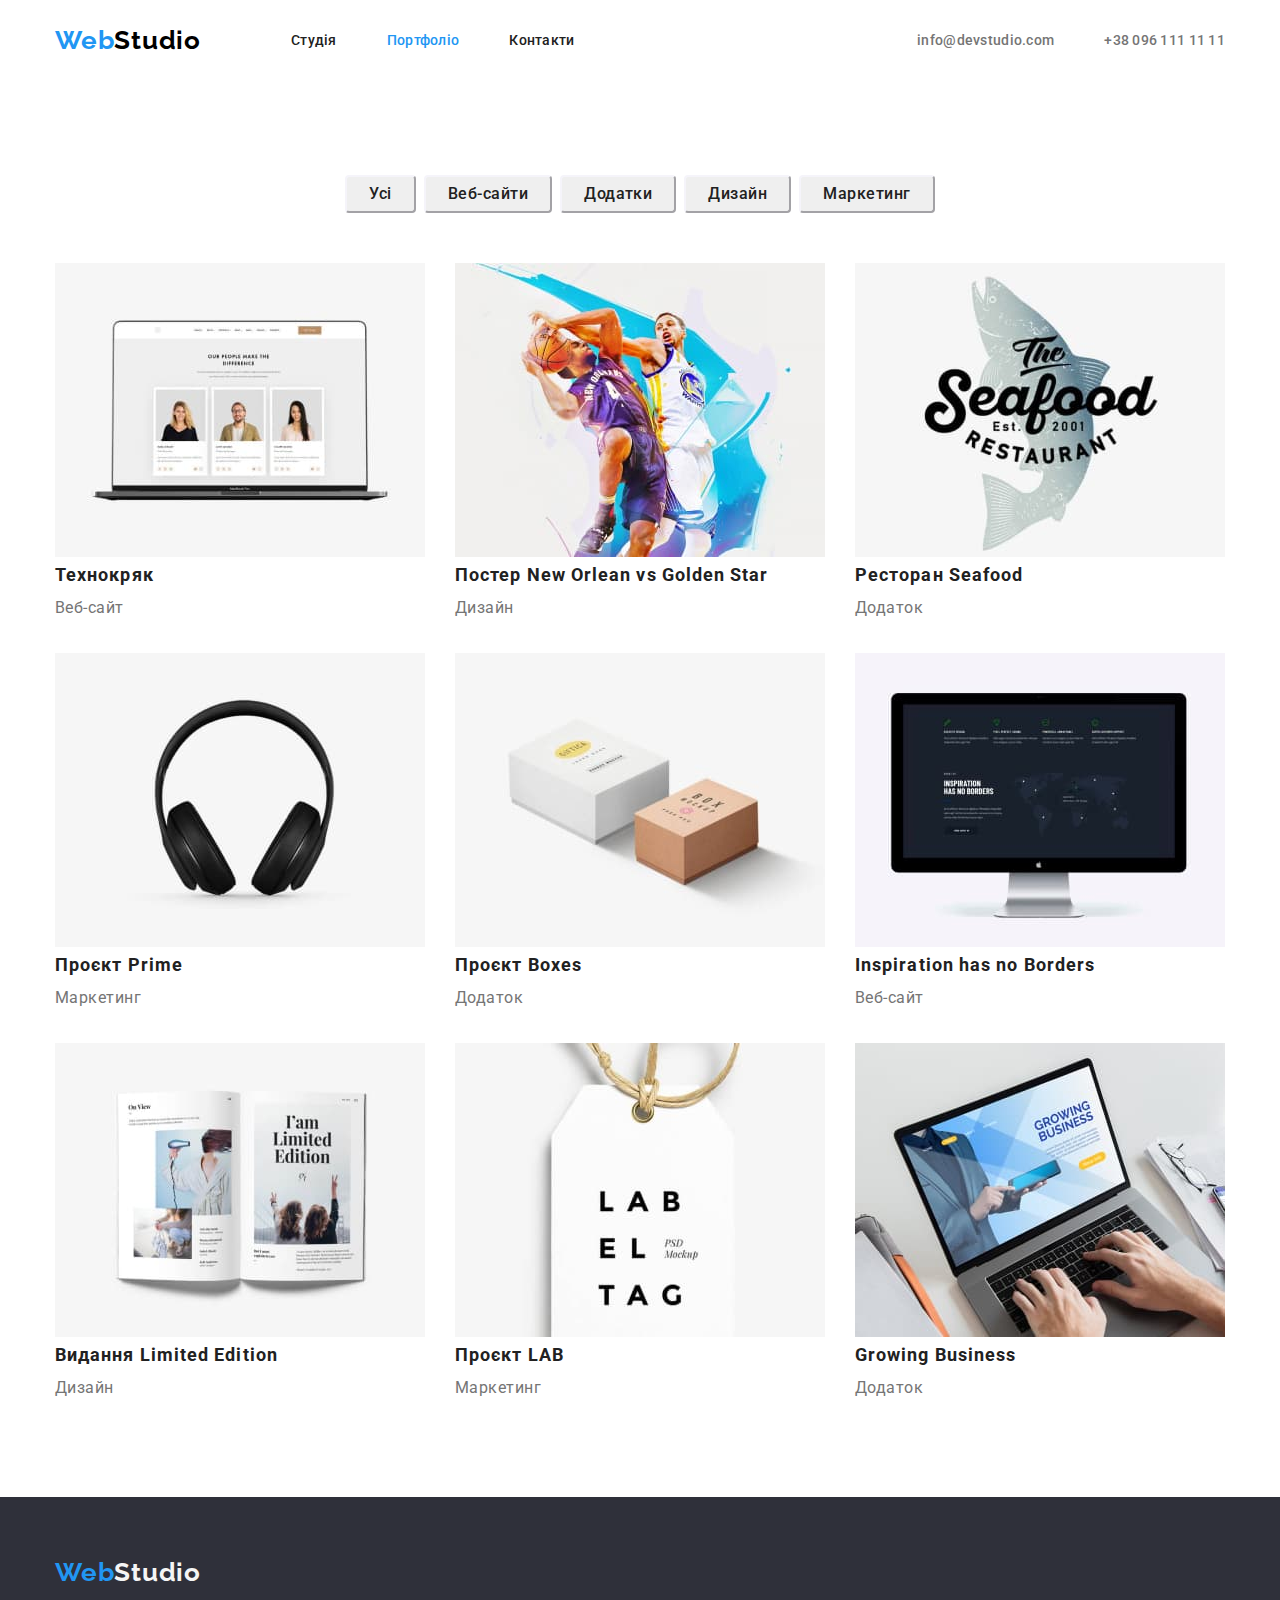
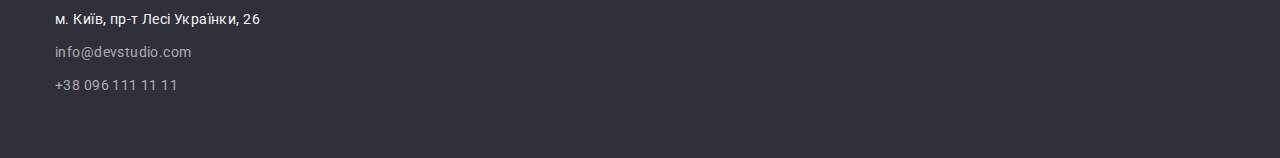
==== commit f3ff85fd: "add posit" ====
--- a/portfolio.html
+++ b/portfolio.html
@@ -11,143 +11,159 @@
       href="https://fonts.googleapis.com/css2?family=Raleway:wght@700&family=Roboto:wght@400;500;700;900&display=swap"
       rel="stylesheet"
     />
+    <link
+      rel="stylesheet"
+      href="https://cdn.jsdelivr.net/npm/modern-normalize@1.1.0/modern-normalize.min.css"
+    />
     <link rel="stylesheet" href="./css/style.css" />
   </head>
   <body>
     <!--HEADER-->
     <header class="header-page">
-      <a class="logo link" href="./index.html"><span class="part-logo">Web</span>Studio</a>
-      <nav class="page-nav">
-        <ul class="menu list">
-          <li class="menu-item"><a class="menu-link link" href="./index.html">Студія</a></li>
-          <li class="menu-item">
-            <a class="menu-link link current" href="./portfolio.html">Портфоліо</a>
+      <div class="conteiner header-page-container">
+        <a class="logo link" href="./index.html"><span class="part-logo">Web</span>Studio</a>
+        <nav class="page-nav">
+          <ul class="menu list">
+            <li class="menu-item">
+              <a class="menu-link link" href="./index.html">Студія</a>
+            </li>
+            <li class="menu-item">
+              <a class="menu-link link current" href="./portfolio.html">Портфоліо</a>
+            </li>
+            <li class="menu-item"><a class="menu-link link" href="#contacts">Контакти</a></li>
+          </ul>
+        </nav>
+        <ul class="contacts list">
+          <li class="mail-contact">
+            <a class="mail link" href="mailto:info@devstudio.com">info@devstudio.com</a>
           </li>
-          <li class="menu-item"><a class="menu-link link" href="#contacts">Контакти</a></li>
+          <li class="phone-contact">
+            <a class="phone link" href="tel:+380961111111">+38 096 111 11 11</a>
+          </li>
         </ul>
-      </nav>
-      <ul class="contacts list">
-        <li class="mail-contact">
-          <a class="mail link" href="mailto:info@devstudio.com">info@devstudio.com</a>
-        </li>
-        <li class="phone-contact">
-          <a class="phone link" href="tel:+380961111111">+38 096 111 11 11</a>
-        </li>
-      </ul>
+      </div>
     </header>
     <!--MAIN-->
     <main>
       <section class="portfolio">
-        <h1 class="visually-hidden">Портфоліо</h1>
-        <ul class="list">
-          <li><button class="btn-filter" type="button">Усі</button></li>
-          <li><button class="btn-filter" type="button">Веб-сайти</button></li>
-          <li><button class="btn-filter" type="button">Додатки</button></li>
-          <li><button class="btn-filter" type="button">Дизайн</button></li>
-          <li><button class="btn-filter" type="button">Маркетинг</button></li>
-        </ul>
-        <ul class="list">
-          <li>
-            <a class="link" href="">
-              <img src="./images/1.jpg" alt="Відкритий веб сайт на пк" width="370" height="294" />
-              <h2 class="picture-captions">Технокряк</h3>
-              <p class="kind-pic">Веб-сайт</p>
-            </a>
-          </li>
-          <li>
-            <a class="link" href="">
-              <img
-                src="./images/2.jpg"
-                alt="Постер баскетбольної команди"
-                width="370"
-                height="294"
-              />
-              <h2 class="picture-captions">Постер New Orlean vs Golden Star</h3>
-              <p class="kind-pic">Дизайн</p>
-            </a>
-          </li>
-          <li>
-            <a class="link" href="">
-              <img src="./images/3.jpg" alt="Постер ресторану" width="370" height="294" />
-              <h2 class="picture-captions">Ресторан Seafood</h3>
-              <p class="kind-pic">Додаток</p>
-            </a>
-          </li>
-          <li>
-            <a class="link" href="">
-              <img src="./images/4.jpg" alt="Наушники" width="370" height="294" />
-              <h2 class="picture-captions">Проєкт Prime</h3>
-              <p class="kind-pic">Маркетинг</p>
-            </a>
-          </li>
-          <li>
-            <a class="link" href="">
-              <img src="./images/5.jpg" alt="Дві коробки" width="370" height="294" />
-              <h2 class="picture-captions">Проєкт Boxes</h3>
-              <p class="kind-pic">Додаток</p>
-            </a>
-          </li>
-          <li>
-            <a class="link" href="">
-              <img
-                src="./images/6.jpg"
-                alt="Монітор з відкритим веб сайтом"
-                width="370"
-                height="294"
-              />
-              <h2 class="picture-captions">Inspiration has no Borders</h3>
-              <p class="kind-pic">Веб-сайт</p>
-            </a>
-          </li>
-          <li>
-            <a class="link" href="">
-              <img src="./images/7.jpg" alt="Відкрита книга" width="370" height="294" />
-              <h2 class="picture-captions">Видання Limited Edition</h3>
-              <p class="kind-pic">Дизайн</p>
-            </a>
-          </li>
-          <li>
-            <a class="link" href="">
-              <img src="./images/8.jpg" alt="Лейба на нитці" width="370" height="294" />
-              <h2 class="picture-captions">Проєкт LAB</h3>
-              <p class="kind-pic">Маркетинг</p>
-            </a>
-          </li>
-          <li>
-            <a class="link" href="">
-              <img src="./images/9.jpg" alt="Людина працює за ноутбуком" width="370" height="294" />
-              <h2 class="picture-captions">Growing Business</h3>
-              <p class="kind-pic">Додаток</p>
-            </a>
-          </li>
-        </ul>
+        <div class="conteiner">
+          <h1 class="visually-hidden">Портфоліо</h1>
+          <ul class="list list-buttons">
+            <li class="list-btn"><button class="btn-filter" type="button">Усі</button></li>
+            <li class="list-btn"><button class="btn-filter" type="button">Веб-сайти</button></li>
+            <li class="list-btn"><button class="btn-filter" type="button">Додатки</button></li>
+            <li class="list-btn"><button class="btn-filter" type="button">Дизайн</button></li>
+            <li class="list-btn"><button class="btn-filter" type="button">Маркетинг</button></li>
+          </ul>
+          <ul class="list list-pictures">
+            <li>
+              <a class="link" href="">
+                <img src="./images/1.jpg" alt="Відкритий веб сайт на пк" width="370" height="294" />
+                <h2 class="picture-captions">Технокряк</h2>
+                <p class="kind-pic">Веб-сайт</p>
+              </a>
+            </li>
+            <li>
+              <a class="link" href="">
+                <img
+                  src="./images/2.jpg"
+                  alt="Постер баскетбольної команди"
+                  width="370"
+                  height="294"
+                />
+                <h2 class="picture-captions">Постер New Orlean vs Golden Star</h2>
+                <p class="kind-pic">Дизайн</p>
+              </a>
+            </li>
+            <li>
+              <a class="link" href="">
+                <img src="./images/3.jpg" alt="Постер ресторану" width="370" height="294" />
+                <h2 class="picture-captions">Ресторан Seafood</h2>
+                <p class="kind-pic">Додаток</p>
+              </a>
+            </li>
+            <li>
+              <a class="link" href="">
+                <img src="./images/4.jpg" alt="Наушники" width="370" height="294" />
+                <h2 class="picture-captions">Проєкт Prime</h2>
+                <p class="kind-pic">Маркетинг</p>
+              </a>
+            </li>
+            <li>
+              <a class="link" href="">
+                <img src="./images/5.jpg" alt="Дві коробки" width="370" height="294" />
+                <h2 class="picture-captions">Проєкт Boxes</h2>
+                <p class="kind-pic">Додаток</p>
+              </a>
+            </li>
+            <li>
+              <a class="link" href="">
+                <img
+                  src="./images/6.jpg"
+                  alt="Монітор з відкритим веб сайтом"
+                  width="370"
+                  height="294"
+                />
+                <h2 class="picture-captions">Inspiration has no Borders</h2>
+                <p class="kind-pic">Веб-сайт</p>
+              </a>
+            </li>
+            <li>
+              <a class="link" href="">
+                <img src="./images/7.jpg" alt="Відкрита книга" width="370" height="294" />
+                <h2 class="picture-captions">Видання Limited Edition</h2>
+                <p class="kind-pic">Дизайн</p>
+              </a>
+            </li>
+            <li>
+              <a class="link" href="">
+                <img src="./images/8.jpg" alt="Лейба на нитці" width="370" height="294" />
+                <h2 class="picture-captions">Проєкт LAB</h2>
+                <p class="kind-pic">Маркетинг</p>
+              </a>
+            </li>
+            <li>
+              <a class="link" href="">
+                <img
+                  src="./images/9.jpg"
+                  alt="Людина працює за ноутбуком"
+                  width="370"
+                  height="294"
+                />
+                <h2 class="picture-captions">Growing Business</h2>
+                <p class="kind-pic">Додаток</p>
+              </a>
+            </li>
+          </ul>
+        </div>
       </section>
     </main>
     <!--FOOTER-->
-
     <footer class="page-bottom" id="contacts">
-      <a class="logo link" href="./index.html"
-        ><span class="part-logo">Web</span><span class="part-logo-w">Studio</span></a
-      >
-      <address class="our-adress">
-        <ul class="list">
-          <li>
-            <a
-              class="link our-location"
-              href="https://goo.gl/maps/ukndWsPq22E3wPCn8"
-              target="_blank"
-              rel="noopener nofolow"
-              >м. Київ, пр-т Лесі Українки, 26</a
-            >
-          </li>
-          <li>
-            <a class="link our-contacts" href="mailto:info@devstudio.com">info@devstudio.com</a>
-          </li>
-          <li>
-            <a class="link our-contacts" href="tel:+380961111111">+38 096 111 11 11</a>
-          </li>
-        </ul>
-      </address>
+      <div class="conteiner">
+        <a class="logo link logo-foter" href="./index.html"
+          ><span class="part-logo">Web</span><span class="part-logo-w">Studio</span></a
+        >
+        <address class="our-adress">
+          <ul class="list">
+            <li class="list-contacts">
+              <a
+                class="link our-location"
+                href="https://goo.gl/maps/ukndWsPq22E3wPCn8"
+                target="_blank"
+                rel="noopener nofolow"
+                >м. Київ, пр-т Лесі Українки, 26</a
+              >
+            </li>
+            <li class="list-contacts">
+              <a class="link our-contacts" href="mailto:info@devstudio.com">info@devstudio.com</a>
+            </li>
+            <li class="list-contacts list-phone">
+              <a class="link our-contacts" href="tel:+380961111111">+38 096 111 11 11</a>
+            </li>
+          </ul>
+        </address>
+      </div>
     </footer>
   </body>
 </html>
--- a/css/style.css
+++ b/css/style.css
@@ -3,16 +3,25 @@
     --accent-color:#2196F3;
     --primary-font:'Roboto', sans-serif;
     --bg-color: #2F303A;
-    --bg-color-two: #F5F5F5;
+    --bg-color-two:#FFFFFF; 
     --primary-text-color: #212121;
     --second-text-color: #757575;
-    --third-text-color:#FFFFFF;
+    --third-text-color:#F5F5F5;
     --fourth-text-color: #F5F4FA;
     
     
 }
 
-
+h1,h2,h3,h4,p {
+  margin-top: 0;
+  margin-bottom: 0;
+}
+
+ul,ol {
+    margin-top: 0;
+  margin-bottom: 0;
+  padding-left: 0;
+}
 
 
 img {
@@ -35,10 +44,10 @@
 body {
     
     font-size: 14px;
-    letter-spacing: 0.03;
+    letter-spacing: 0.03em;
+    color: var(--primary-text-color);
+    font-family: var(--primary-font);
     background-color: var(--bg-color-two);
-    color: var(--primary-text-color);
-    font-family: var(--primary-font)
      
 }
 .visually-hidden {
@@ -53,7 +62,20 @@
     clip: rect(0 0 0 0);
     overflow: hidden;
 }
-/* HEADER*/
+
+.conteiner  {
+    width: 1200px;
+    margin-left: auto;
+    margin-right: auto;
+    padding-left: 15px;
+    padding-right: 15px;
+}
+/* =================HEADER=======================*/
+
+.header-page-container {
+    display: flex;
+    align-items: center;
+}
 
 .logo {
     font-family: 'Raleway',sans-serif;
@@ -62,18 +84,42 @@
 line-height: 1.19;
 letter-spacing: 0.03em;
 color: #000000;
+margin-right: 90px;
+
 }
 
 .part-logo {
     color:var(--accent-color)
 }
 
+.menu {
+    display: flex;
+    align-items: center;
+    margin-top: 32px;
+    margin-bottom: 32px;
+}
+
+.contacts {
+    display: flex;
+    margin-left: auto;
+    gap: 50px;
+}
+.menu-item:not(:last-child) {
+    margin-right: 50px;
+  
+}
+
+
+
 .menu-link {
+    padding-top: 32px;
+    padding-bottom: 32px;
 font-weight: 500;
 font-size: 14px;
 line-height: 1.14;
 letter-spacing: 0.02em;
 color: var(--primary-text-color);
+
 }
 
 
@@ -86,8 +132,13 @@
     color: var(--accent-color);
 }
 
+.mail {
+    
+}
+
 .mail,
 .phone {
+   
   font-weight: 500;
 font-size: 14px;
 line-height: 1.14;
@@ -100,10 +151,16 @@
     color: var(--accent-color)
 }
 
-/* MAIN*/
-/*---SECTION 1------*/
+/* ==================MAIN==================*/
+
+/*---------------SECTION 1-----------------*/
+
 .business-solutions {
     background-color:var(--bg-color);
+    text-align: center;
+    margin-bottom: 94px;
+
+
 }
 .business-solutions-one {
  
@@ -114,6 +171,13 @@
 letter-spacing: 0.06em;
 text-transform: uppercase;
 color:var(--third-text-color);
+width: 696px;
+display: inline-block;
+margin-right: auto;
+margin-left: auto;
+margin-top: 200px;
+margin-bottom: 30px;
+
 }
 
 .btn-form {
@@ -126,21 +190,39 @@
 letter-spacing: 0.06em;
 color:var(--third-text-color);
 background-color: #188CE8;
+margin-right: auto;
+margin-left: auto;
+/* margin-bottom: 200px; */
+
+
+
+}
+.hero {
+    padding-bottom: 200px;
 }
 
 .btn-form:hover, .btn-form:focus {
    background-color: var(--accent-color)
 }
 
-/*-----SECTION 2-------*/
+/*------------------SECTION 2----------------*/
+
+
 .advantage { 
 font-weight: 700;
 font-size: 14px;
 line-height: 1.14;
 letter-spacing: 0.03em;
 text-transform: uppercase;
-
-}
+margin-bottom: 10px;
+
+
+}
+
+.advantages-item {
+width: 270px;
+}
+
 .about-advantage { 
 font-weight: 400;
 font-size: 14px;
@@ -148,6 +230,22 @@
 letter-spacing: 0.03em;
 color:var(--second-text-color);
 }
+.list-advantages {
+    display: flex;
+ 
+  
+    
+
+}
+
+
+.advantages-item:not(:last-child) {
+margin-right: 30px; 
+} 
+
+.advantages { 
+        margin-bottom: 94px;
+}
 
 /*----SECTION 3--------*/
 .work {   
@@ -156,11 +254,26 @@
 line-height: 1.17;
 text-align: center;
 letter-spacing: 0.03em;
-}
+margin-bottom: 50px;
+}
+
+.work-list {
+    display: flex;
+    gap: 30px;
+}
+
+.work-section {
+    margin-bottom: 94px;
+}
+
+/* .work-list:not(:last-child) {
+    margin-right: 30px;
+} */
 /* -----SECTION 4 ------*/
 
 .team {
     background-color:var(--fourth-text-color);
+    margin-bottom: 94px;
 }
 .our-team { 
 font-weight: 700;
@@ -168,6 +281,8 @@
 line-height: 1.17;
 text-align: center;
 letter-spacing: 0.03em;
+padding-top: 94px;
+margin-bottom: 50px;
 }
 .team-members {  
 font-weight: 500;
@@ -175,6 +290,8 @@
 line-height: 1.19;
 text-align: center;
 letter-spacing: 0.03em;
+margin-top: 30px;
+margin-bottom: 10px;
 }
 
 .team-professions { 
@@ -184,9 +301,29 @@
 text-align: center;
 letter-spacing: 0.03em;
 color:var(--second-text-color);
+margin-bottom: 30px;
+
+}
+
+
+
+.list-team {
+    display: flex;
+    gap: 30px;
 }
 
 /*-----FOOTER-----*/
+
+.logo-foter {
+  display: inline-block;
+  margin-top: 60px;
+  margin-bottom: 20px;
+}
+
+.list-contacts {
+   
+    margin-bottom: 9px;
+}
 
 .part-logo-w {
     color:var(--third-text-color);
@@ -215,12 +352,47 @@
 }
 
 .page-bottom {
-    background-color:var(--bg-color)
+    background-color:var(--bg-color);
+    padding-bottom: 60px;
+    
+}
+.list-phone {
+    margin-bottom: 0;
 }
 
 /*----PORTFOLIO-------*/
 
 /*----MAIN-------*/
+
+.portfolio {
+    margin-top: 94px;
+    margin-bottom: 94px;
+}
+
+.list-buttons {
+    display: flex;
+    justify-content: center;
+    margin-bottom: 50px;
+    /* margin-left: auto;
+    margin-right: auto; */
+}
+
+.list-btn {
+    display: flex;
+    /* margin-right: 8px; */
+
+   
+}
+.list-btn:not(:last-child) {
+    margin-right: 8px;
+}
+
+.list-pictures {
+    display: flex;
+    flex-wrap: wrap;
+    gap: 30px;
+}
+
 .btn-filter {
 font-weight: 500;
 font-size: 16px;
@@ -229,8 +401,16 @@
 letter-spacing: 0.03em;
 color: var(--primary-text-color);
 border-color:var(--fourth-text-color);
-}
-
+border-radius: 4px;
+display: inline-block;
+height: 38px;
+padding-left: 22px;
+padding-right: 22px;
+}
+
+/* .btn-filter:not(:last-child) {
+    margin-right: 8px;
+} */
 .btn-filter:hover, .btn-filter:focus {
 
   background-color:var(--accent-color);
